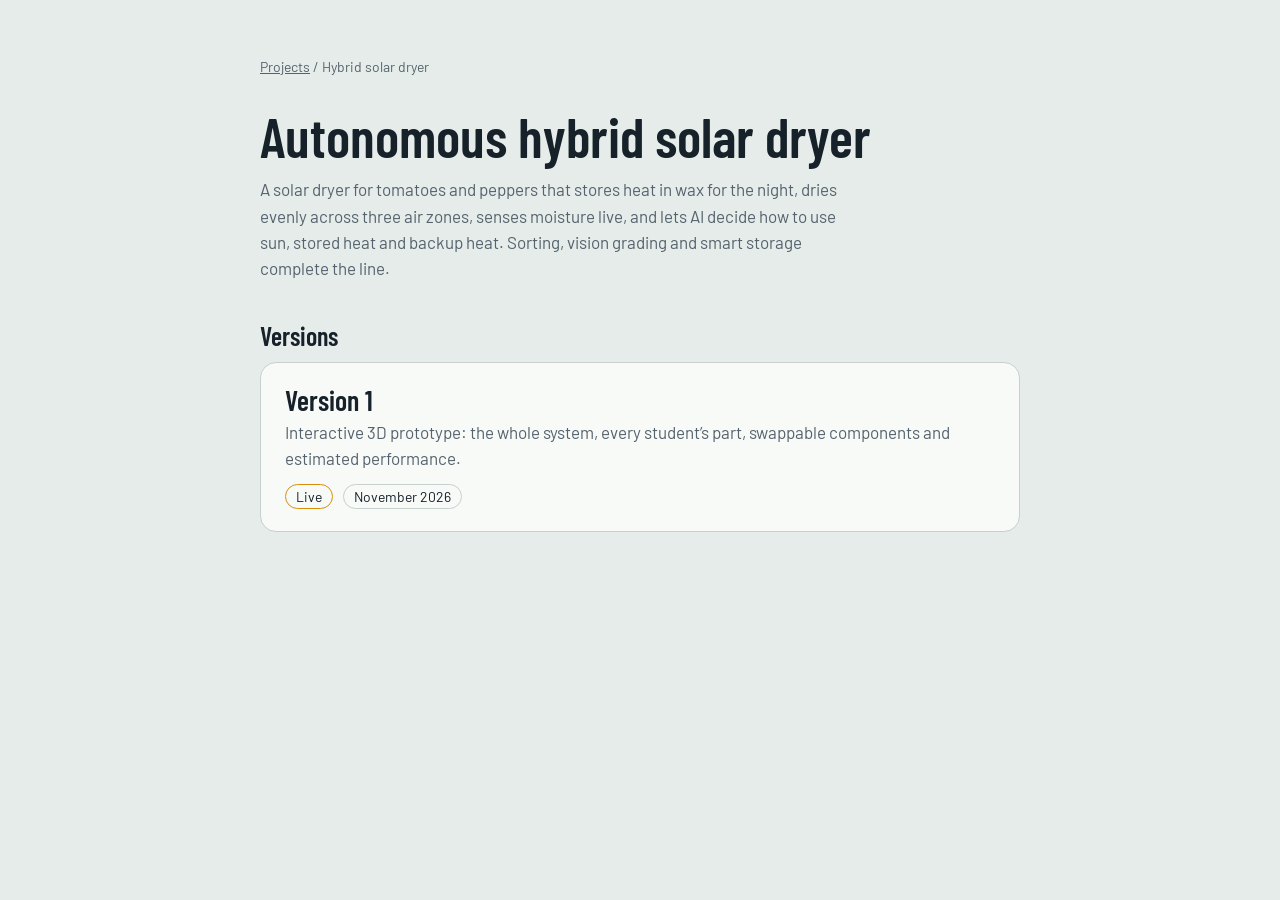
==== dryer/index.html @ c6c5144b "Restructure: projects hub > dryer > versions" ====
<!doctype html><html lang="en"><head><meta charset="utf-8"><meta name="viewport" content="width=device-width, initial-scale=1"><link rel="preconnect" href="https://fonts.googleapis.com"><link rel="preconnect" href="https://fonts.gstatic.com" crossorigin><link href="https://fonts.googleapis.com/css2?family=Barlow:wght@400;500;600&family=Barlow+Condensed:wght@600&display=swap" rel="stylesheet"><link rel="stylesheet" href="/assets/site.css"><title>Autonomous hybrid solar dryer</title></head><body><main>
<div class="crumb"><a href="/">Projects</a> / Hybrid solar dryer</div>
<h1>Autonomous hybrid solar dryer</h1>
<p class="lede">A solar dryer for tomatoes and peppers that stores heat in wax for the night, dries evenly across three air zones, senses moisture live, and lets AI decide how to use sun, stored heat and backup heat. Sorting, vision grading and smart storage complete the line.</p>
<h2>Versions</h2>
<a class="card" href="/dryer/v1">
 <h3>Version 1</h3>
 <p>Interactive 3D prototype: the whole system, every student’s part, swappable components and estimated performance.</p>
 <div class="meta"><span class="tag live">Live</span><span class="tag">November 2026</span></div>
</a>
</main></body></html>
---- assets/site.css ----
:root{--bg:#E6ECE9;--card:#F8FAF8;--ink:#16212A;--muted:#55636E;--line:#C6D0CC;--accent:#D98E0B;--btn:#16212A;--btnInk:#F6F8F7;color-scheme:light}
@media (prefers-color-scheme:dark){:root{--bg:#12181D;--card:#1B232A;--ink:#E7EDEA;--muted:#98A6AF;--line:#33414B;--accent:#F0AE38;--btn:#E7EDEA;--btnInk:#12181D;color-scheme:dark}}
*{box-sizing:border-box}
body{margin:0;background:var(--bg);color:var(--ink);font-family:"Barlow",system-ui,-apple-system,"Segoe UI",sans-serif;font-size:17px;line-height:1.55}
main{width:min(760px,90vw);margin:0 auto;padding:56px 0 80px}
h1,h2,h3{font-family:"Barlow Condensed","Arial Narrow",system-ui,sans-serif;font-weight:600;line-height:1.08;margin:0}
h1{font-size:clamp(38px,6vw,56px);margin-bottom:10px}
h2{font-size:26px;margin:40px 0 12px}
.lede{color:var(--muted);max-width:60ch;margin:0 0 32px}
.crumb{font-size:14px;color:var(--muted);margin-bottom:28px}
.crumb a{color:var(--muted)}
a.card{display:block;padding:22px 24px;margin-bottom:14px;border:1px solid var(--line);border-radius:16px;background:var(--card);color:var(--ink);text-decoration:none;transition:border-color .15s}
a.card:hover,a.card:focus-visible{border-color:var(--ink);outline:none}
.card h3{font-size:28px;margin-bottom:4px}
.card p{margin:0;color:var(--muted)}
.card .meta{display:flex;gap:10px;flex-wrap:wrap;margin-top:12px;font-size:14px}
.tag{border:1px solid var(--line);border-radius:999px;padding:1px 10px}
.tag.live{border-color:var(--accent);color:var(--ink)}
.card.off{opacity:.55;pointer-events:none}
ul.plan{padding-left:20px;margin:0}
ul.plan li{margin:6px 0}
table{width:100%;border-collapse:collapse;font-size:15px}
td,th{text-align:left;padding:9px 8px;border-bottom:1px solid var(--line);vertical-align:top}
th{font-weight:500;color:var(--muted)}
.cta{display:inline-block;margin-top:8px;padding:13px 22px;border-radius:12px;background:var(--btn);color:var(--btnInk);text-decoration:none;font-weight:600}
.note{font-size:14px;color:var(--muted);margin-top:28px}
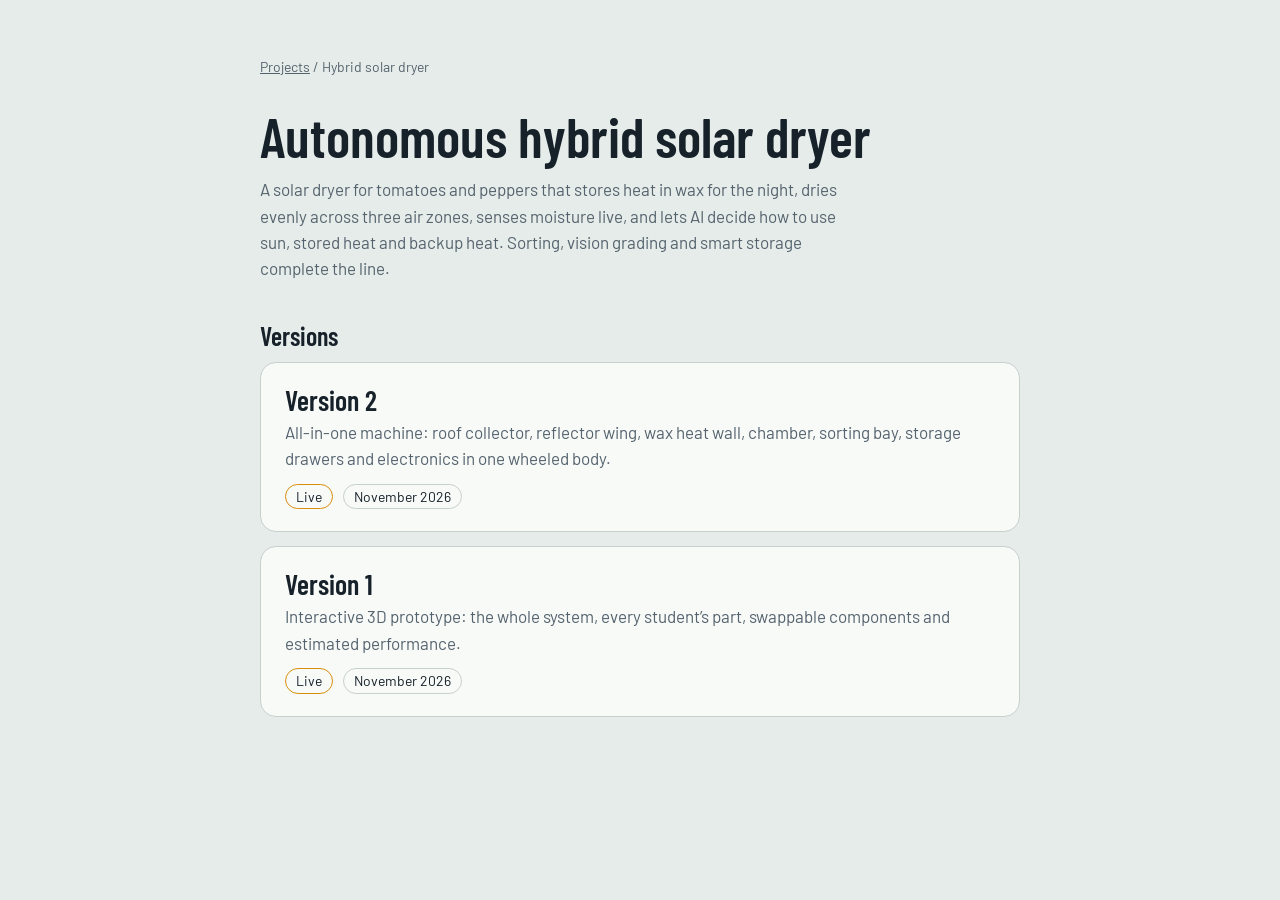
==== commit 00ce91b1: "Add version 2" ====
--- a/dryer/index.html
+++ b/dryer/index.html
@@ -3,6 +3,11 @@
 <h1>Autonomous hybrid solar dryer</h1>
 <p class="lede">A solar dryer for tomatoes and peppers that stores heat in wax for the night, dries evenly across three air zones, senses moisture live, and lets AI decide how to use sun, stored heat and backup heat. Sorting, vision grading and smart storage complete the line.</p>
 <h2>Versions</h2>
+<a class="card" href="/dryer/v2">
+ <h3>Version 2</h3>
+ <p>All-in-one machine: roof collector, reflector wing, wax heat wall, chamber, sorting bay, storage drawers and electronics in one wheeled body.</p>
+ <div class="meta"><span class="tag live">Live</span><span class="tag">November 2026</span></div>
+</a>
 <a class="card" href="/dryer/v1">
  <h3>Version 1</h3>
  <p>Interactive 3D prototype: the whole system, every student’s part, swappable components and estimated performance.</p>
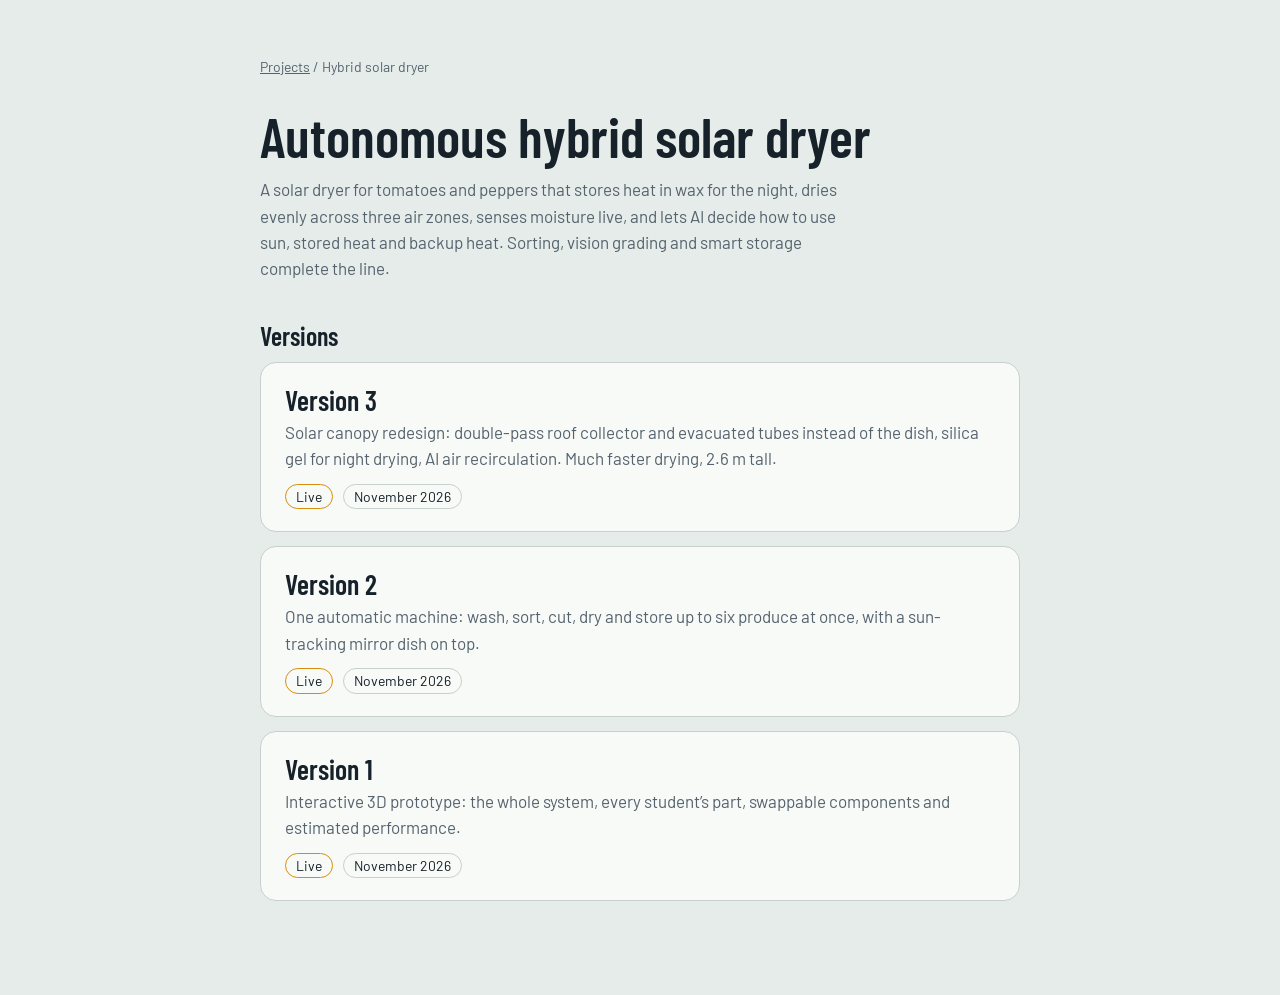
==== commit 2dcbc539: "Add version 3, restore v2" ====
--- a/dryer/index.html
+++ b/dryer/index.html
@@ -3,9 +3,14 @@
 <h1>Autonomous hybrid solar dryer</h1>
 <p class="lede">A solar dryer for tomatoes and peppers that stores heat in wax for the night, dries evenly across three air zones, senses moisture live, and lets AI decide how to use sun, stored heat and backup heat. Sorting, vision grading and smart storage complete the line.</p>
 <h2>Versions</h2>
+<a class="card" href="/dryer/v3">
+ <h3>Version 3</h3>
+ <p>Solar canopy redesign: double-pass roof collector and evacuated tubes instead of the dish, silica gel for night drying, AI air recirculation. Much faster drying, 2.6 m tall.</p>
+ <div class="meta"><span class="tag live">Live</span><span class="tag">November 2026</span></div>
+</a>
 <a class="card" href="/dryer/v2">
  <h3>Version 2</h3>
- <p>All-in-one machine: roof collector, reflector wing, wax heat wall, chamber, sorting bay, storage drawers and electronics in one wheeled body.</p>
+ <p>One automatic machine: wash, sort, cut, dry and store up to six produce at once, with a sun-tracking mirror dish on top.</p>
  <div class="meta"><span class="tag live">Live</span><span class="tag">November 2026</span></div>
 </a>
 <a class="card" href="/dryer/v1">
--- a/assets/site.css
+++ b/assets/site.css
@@ -24,3 +24,8 @@
 th{font-weight:500;color:var(--muted)}
 .cta{display:inline-block;margin-top:8px;padding:13px 22px;border-radius:12px;background:var(--btn);color:var(--btnInk);text-decoration:none;font-weight:600}
 .note{font-size:14px;color:var(--muted);margin-top:28px}
+ol.steps{list-style:none;counter-reset:s;padding:0;margin:0}
+ol.steps li{counter-increment:s;position:relative;padding:12px 0 12px 48px;border-bottom:1px solid var(--line)}
+ol.steps li::before{content:counter(s);position:absolute;left:0;top:12px;width:32px;height:32px;border-radius:50%;background:var(--btn);color:var(--btnInk);display:grid;place-items:center;font-weight:600;font-size:15px}
+ol.steps b{display:block}
+.box{background:var(--card);border:1px solid var(--line);border-radius:14px;padding:16px 20px;margin-top:12px}
